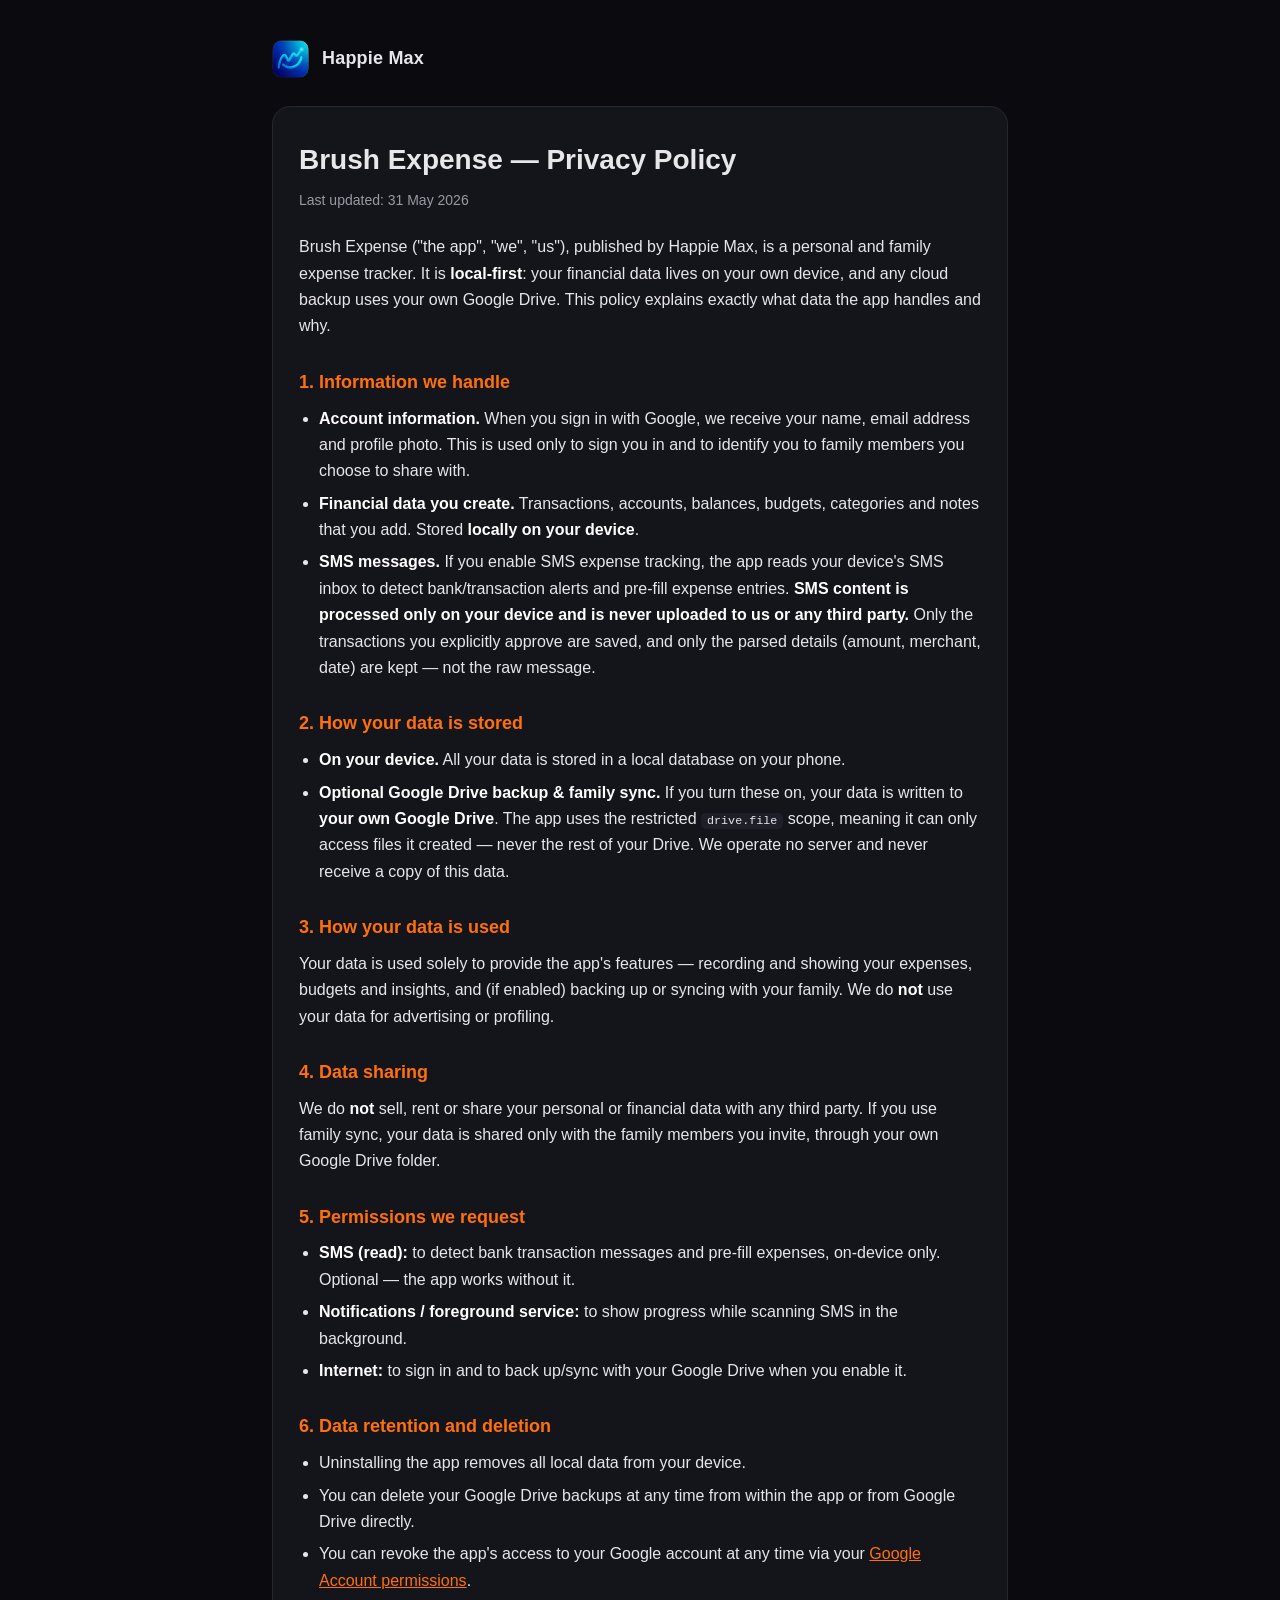
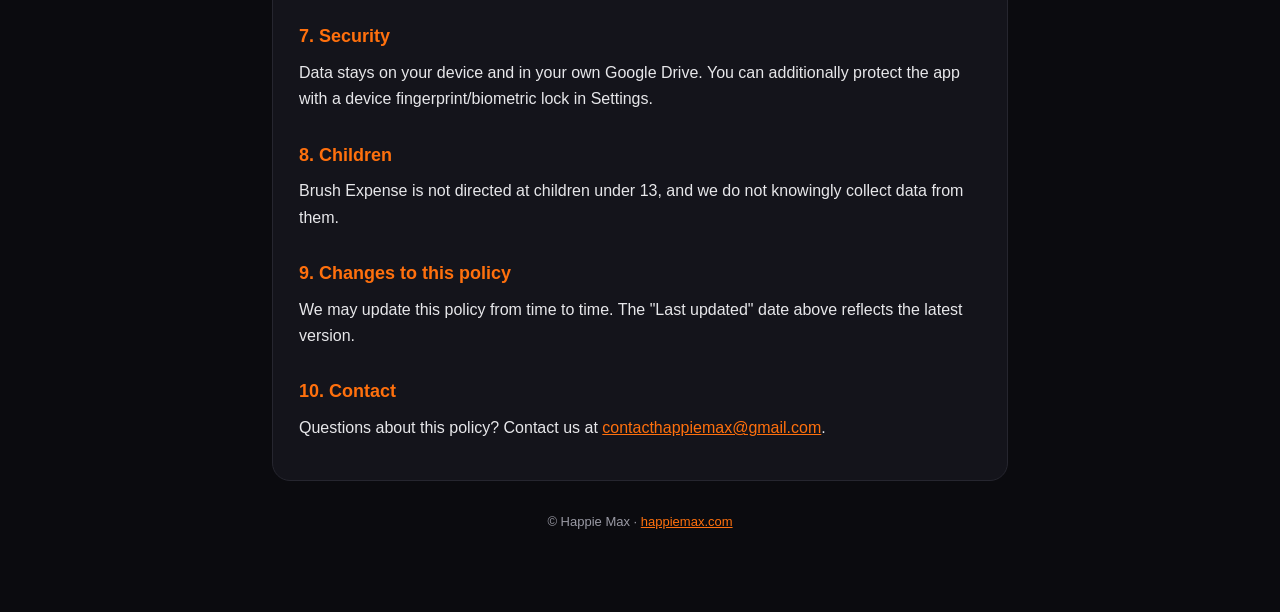
==== brush-expense/privacy.html @ 6cfb83f3 "Add Brush Expense privacy policy page Hosted at https://happiemax.com/brush-expense/privacy.html for" ====
<!DOCTYPE html>
<html lang="en">
<head>
  <meta charset="utf-8">
  <meta name="viewport" content="width=device-width, initial-scale=1">
  <title>Brush Expense — Privacy Policy | Happie Max</title>
  <meta name="description" content="Privacy policy for the Brush Expense app by Happie Max.">
  <link rel="icon" type="image/png" href="/logo-icon.png">
  <style>
    :root {
      --accent: #FF700D;
      --bg: #0b0b0f;
      --card: #14141b;
      --text: #e7e7ea;
      --muted: #9a9aa4;
      --line: #26262f;
    }
    * { box-sizing: border-box; }
    body {
      margin: 0;
      font-family: "Plus Jakarta Sans", -apple-system, BlinkMacSystemFont, "Segoe UI", Roboto, Helvetica, Arial, sans-serif;
      background: var(--bg);
      color: var(--text);
      line-height: 1.65;
    }
    .wrap { max-width: 780px; margin: 0 auto; padding: 40px 22px 80px; }
    header { display: flex; align-items: center; gap: 12px; margin-bottom: 28px; }
    header img { width: 38px; height: 38px; border-radius: 10px; object-fit: cover; display: block; }
    header .brand { font-weight: 700; font-size: 18px; letter-spacing: .2px; }
    .card {
      background: var(--card);
      border: 1px solid var(--line);
      border-radius: 18px;
      padding: 30px 26px;
    }
    h1 { font-size: 28px; margin: 0 0 6px; }
    .updated { color: var(--muted); font-size: 14px; margin: 0 0 22px; }
    h2 { font-size: 18px; margin: 28px 0 8px; color: var(--accent); }
    p { margin: 8px 0; }
    ul { padding-left: 20px; margin: 8px 0; }
    li { margin: 6px 0; }
    a { color: var(--accent); }
    code { background: #1f1f29; padding: 1px 6px; border-radius: 5px; font-size: 90%; }
    footer { color: var(--muted); font-size: 13px; margin-top: 30px; text-align: center; }
    strong { color: #fff; }
  </style>
</head>
<body>
  <div class="wrap">
    <header>
      <img src="/logo-icon.png" alt="Happie Max">
      <span class="brand">Happie Max</span>
    </header>

    <div class="card">
      <h1>Brush Expense — Privacy Policy</h1>
      <p class="updated">Last updated: 31 May 2026</p>

      <p>
        Brush Expense ("the app", "we", "us"), published by Happie Max, is a
        personal and family expense tracker. It is <strong>local-first</strong>:
        your financial data lives on your own device, and any cloud backup uses
        your own Google Drive. This policy explains exactly what data the app
        handles and why.
      </p>

      <h2>1. Information we handle</h2>
      <ul>
        <li><strong>Account information.</strong> When you sign in with Google,
          we receive your name, email address and profile photo. This is used
          only to sign you in and to identify you to family members you choose
          to share with.</li>
        <li><strong>Financial data you create.</strong> Transactions, accounts,
          balances, budgets, categories and notes that you add. Stored
          <strong>locally on your device</strong>.</li>
        <li><strong>SMS messages.</strong> If you enable SMS expense tracking,
          the app reads your device's SMS inbox to detect bank/transaction
          alerts and pre-fill expense entries. <strong>SMS content is processed
          only on your device and is never uploaded to us or any third
          party.</strong> Only the transactions you explicitly approve are
          saved, and only the parsed details (amount, merchant, date) are kept —
          not the raw message.</li>
      </ul>

      <h2>2. How your data is stored</h2>
      <ul>
        <li><strong>On your device.</strong> All your data is stored in a local
          database on your phone.</li>
        <li><strong>Optional Google Drive backup &amp; family sync.</strong> If
          you turn these on, your data is written to <strong>your own Google
          Drive</strong>. The app uses the restricted <code>drive.file</code>
          scope, meaning it can only access files it created — never the rest of
          your Drive. We operate no server and never receive a copy of this
          data.</li>
      </ul>

      <h2>3. How your data is used</h2>
      <p>
        Your data is used solely to provide the app's features — recording and
        showing your expenses, budgets and insights, and (if enabled) backing up
        or syncing with your family. We do <strong>not</strong> use your data
        for advertising or profiling.
      </p>

      <h2>4. Data sharing</h2>
      <p>
        We do <strong>not</strong> sell, rent or share your personal or
        financial data with any third party. If you use family sync, your data
        is shared only with the family members you invite, through your own
        Google Drive folder.
      </p>

      <h2>5. Permissions we request</h2>
      <ul>
        <li><strong>SMS (read):</strong> to detect bank transaction messages and
          pre-fill expenses, on-device only. Optional — the app works without
          it.</li>
        <li><strong>Notifications / foreground service:</strong> to show
          progress while scanning SMS in the background.</li>
        <li><strong>Internet:</strong> to sign in and to back up/sync with your
          Google Drive when you enable it.</li>
      </ul>

      <h2>6. Data retention and deletion</h2>
      <ul>
        <li>Uninstalling the app removes all local data from your device.</li>
        <li>You can delete your Google Drive backups at any time from within the
          app or from Google Drive directly.</li>
        <li>You can revoke the app's access to your Google account at any time
          via your <a href="https://myaccount.google.com/permissions">Google
          Account permissions</a>.</li>
      </ul>

      <h2>7. Security</h2>
      <p>
        Data stays on your device and in your own Google Drive. You can
        additionally protect the app with a device fingerprint/biometric lock in
        Settings.
      </p>

      <h2>8. Children</h2>
      <p>
        Brush Expense is not directed at children under 13, and we do not
        knowingly collect data from them.
      </p>

      <h2>9. Changes to this policy</h2>
      <p>
        We may update this policy from time to time. The "Last updated" date
        above reflects the latest version.
      </p>

      <h2>10. Contact</h2>
      <p>
        Questions about this policy? Contact us at
        <a href="mailto:contacthappiemax@gmail.com">contacthappiemax@gmail.com</a>.
      </p>
    </div>

    <footer>© Happie Max · <a href="/">happiemax.com</a></footer>
  </div>
</body>
</html>
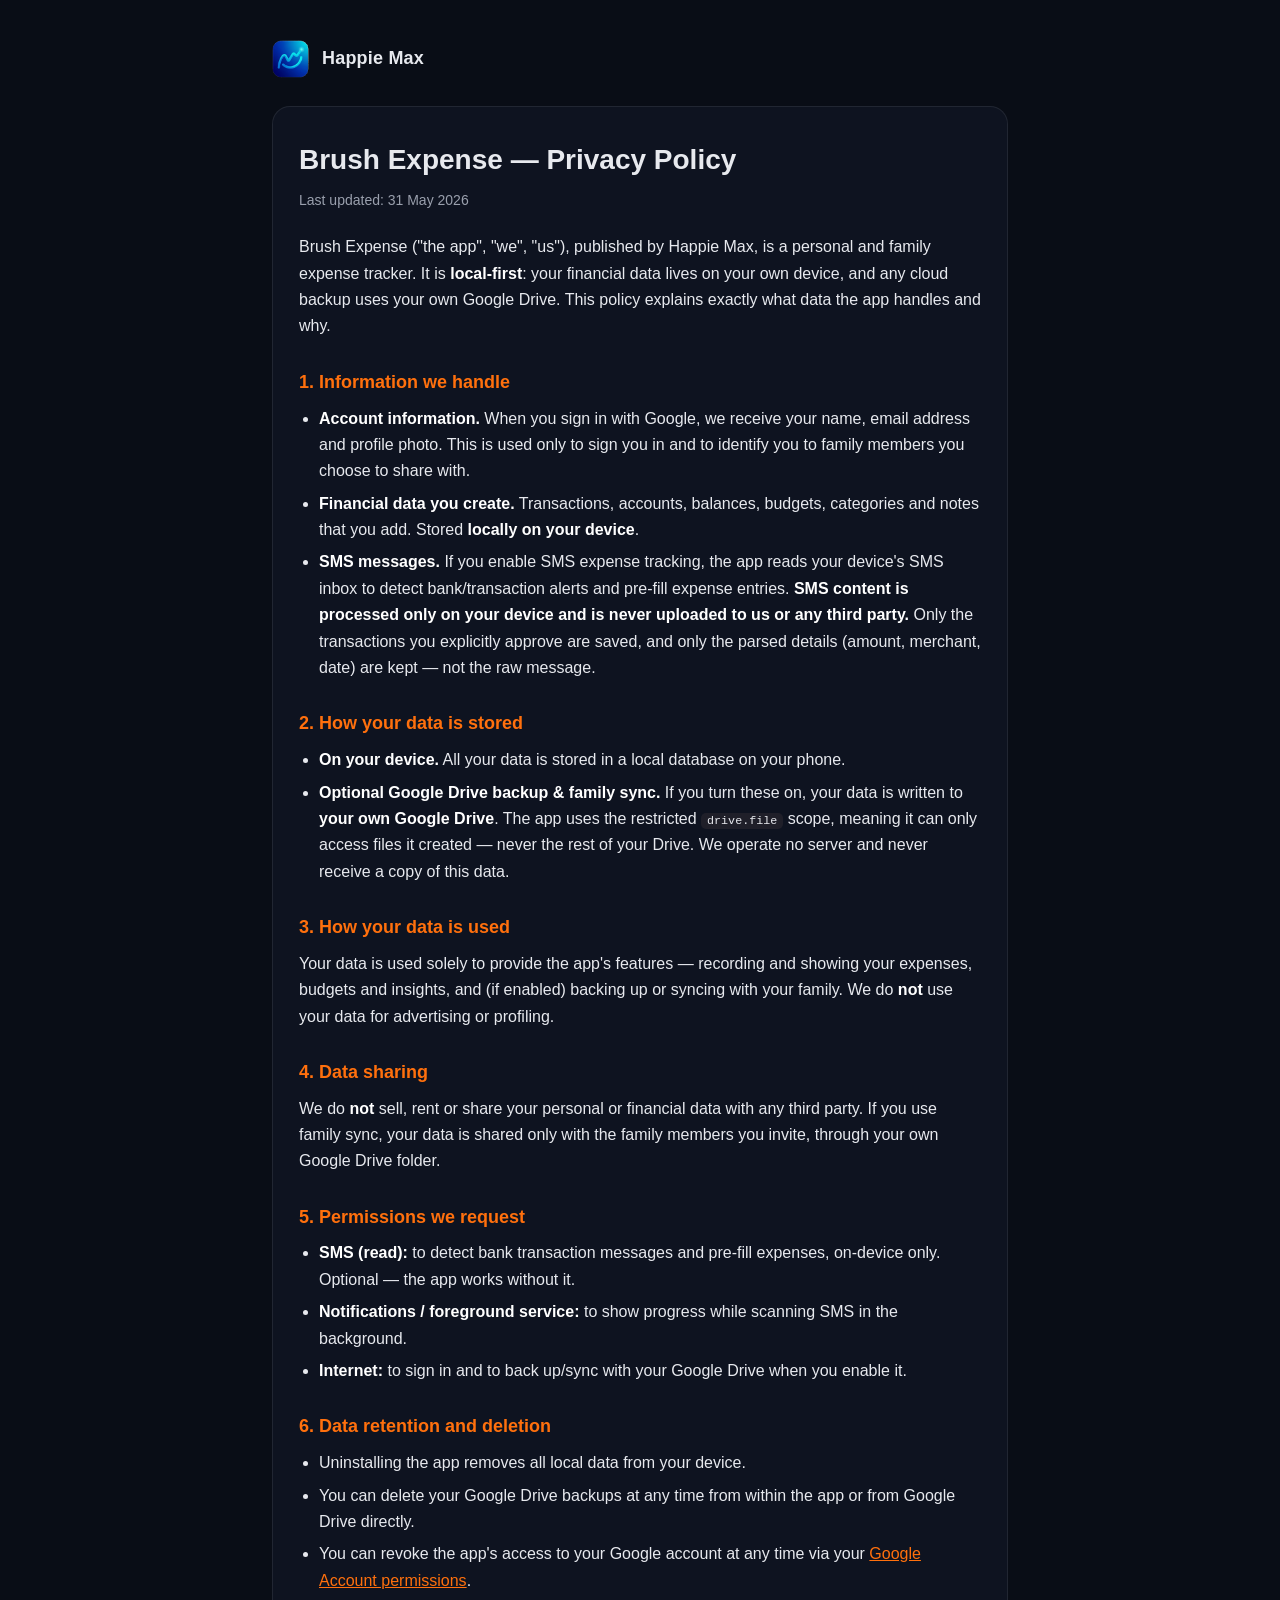
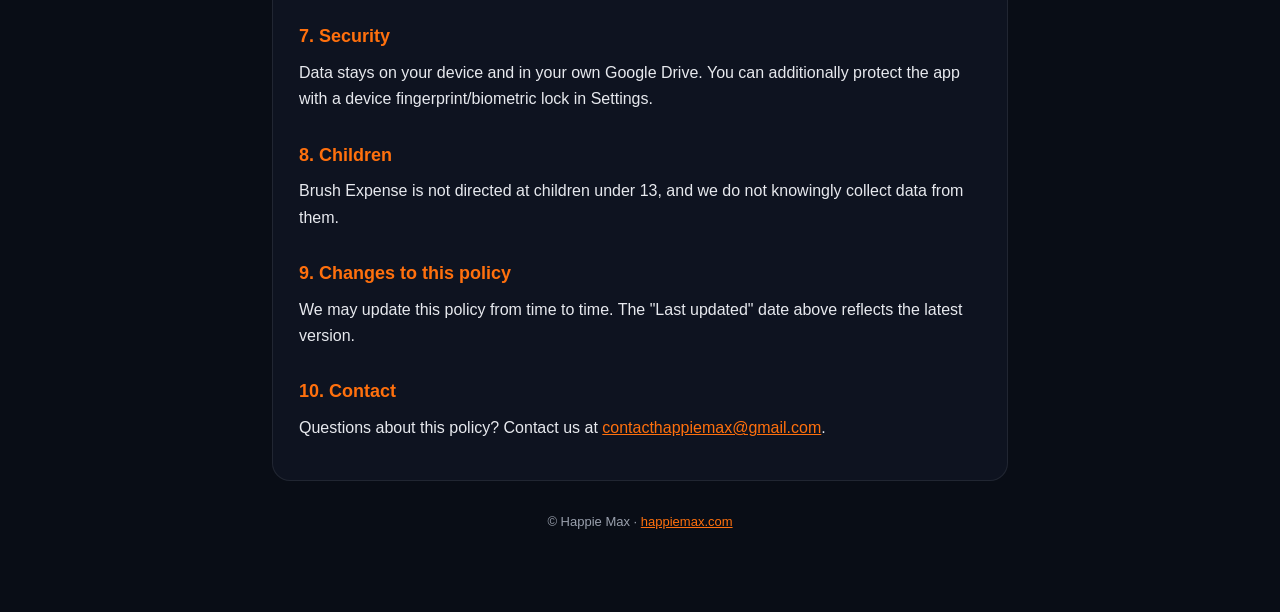
==== commit 13550d53: "Match privacy page to happiemax.com dark theme Co-Authored-By: Claude Opus 4.8 (1M context) <noreply" ====
--- a/brush-expense/privacy.html
+++ b/brush-expense/privacy.html
@@ -8,12 +8,12 @@
   <link rel="icon" type="image/png" href="/logo-icon.png">
   <style>
     :root {
-      --accent: #FF700D;
-      --bg: #0b0b0f;
-      --card: #14141b;
-      --text: #e7e7ea;
-      --muted: #9a9aa4;
-      --line: #26262f;
+      --accent: #FF700D;            /* Brush Expense brand accent */
+      --bg: #090D16;                /* matches happiemax.com --hm-bg */
+      --card: #0E1320;              /* matches happiemax.com --hm-surface */
+      --text: #e7e9ee;
+      --muted: #9aa0ad;
+      --line: rgba(255,255,255,0.08);
     }
     * { box-sizing: border-box; }
     body {
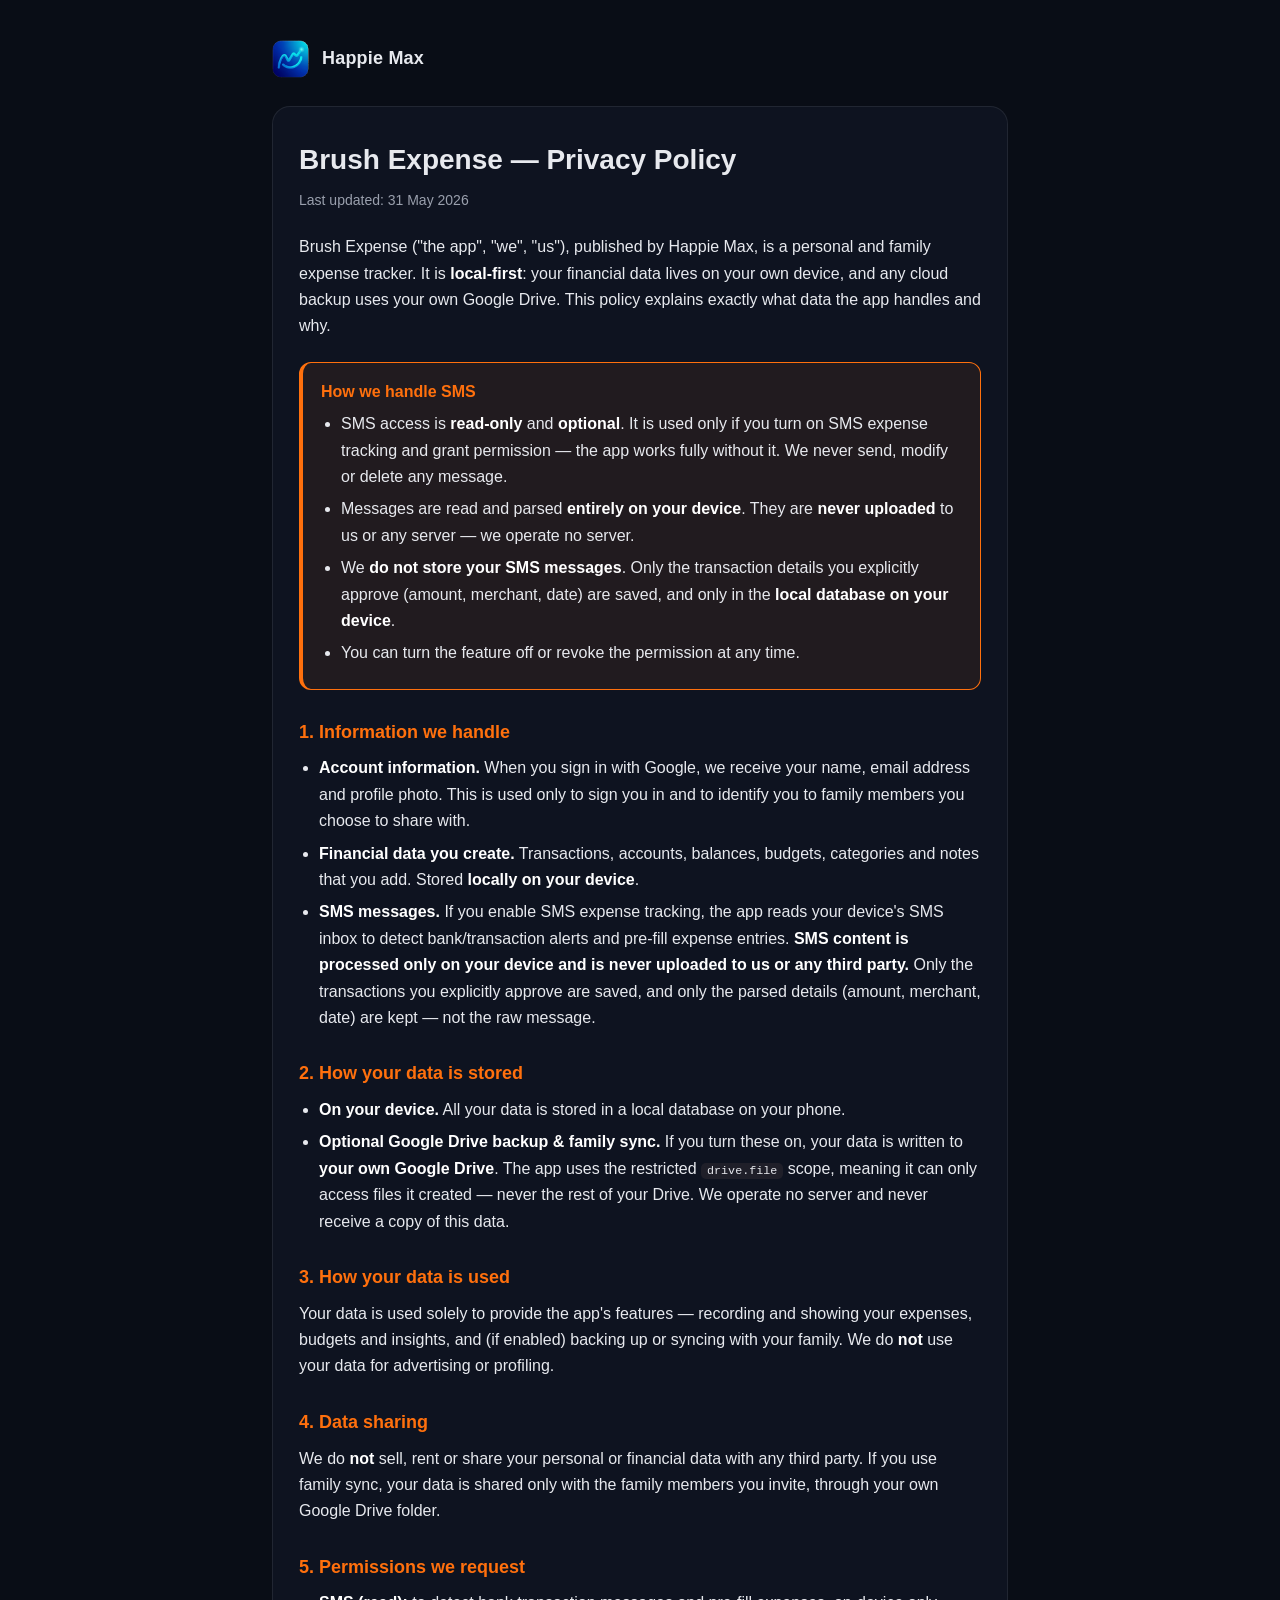
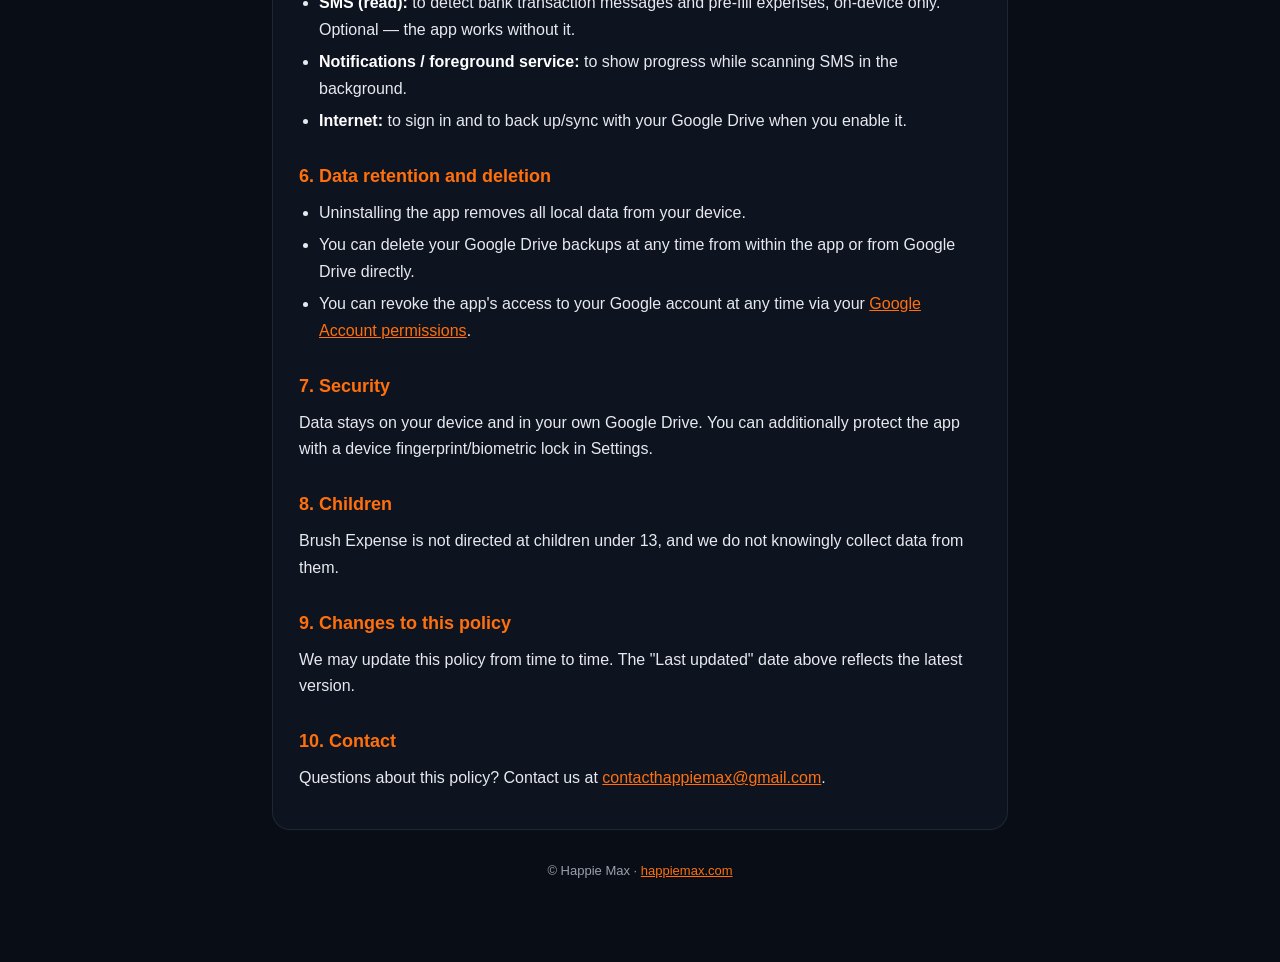
==== commit 43cbffed: "Emphasise SMS handling in Brush Expense privacy policy Read-only, opt-in, on-device only; SMS never " ====
--- a/brush-expense/privacy.html
+++ b/brush-expense/privacy.html
@@ -43,6 +43,16 @@
     code { background: #1f1f29; padding: 1px 6px; border-radius: 5px; font-size: 90%; }
     footer { color: var(--muted); font-size: 13px; margin-top: 30px; text-align: center; }
     strong { color: #fff; }
+    .callout {
+      border: 1px solid var(--accent);
+      border-left-width: 4px;
+      background: rgba(255,112,13,0.08);
+      border-radius: 12px;
+      padding: 16px 18px;
+      margin: 22px 0 8px;
+    }
+    .callout .title { font-weight: 700; color: var(--accent); margin-bottom: 6px; display: block; }
+    .callout ul { margin: 6px 0 0; }
   </style>
 </head>
 <body>
@@ -63,6 +73,25 @@
         your own Google Drive. This policy explains exactly what data the app
         handles and why.
       </p>
+
+      <div class="callout">
+        <span class="title">How we handle SMS</span>
+        <ul>
+          <li>SMS access is <strong>read-only</strong> and <strong>optional</strong>.
+            It is used only if you turn on SMS expense tracking and grant
+            permission — the app works fully without it. We never send, modify
+            or delete any message.</li>
+          <li>Messages are read and parsed <strong>entirely on your
+            device</strong>. They are <strong>never uploaded</strong> to us or
+            any server — we operate no server.</li>
+          <li>We <strong>do not store your SMS messages</strong>. Only the
+            transaction details you explicitly approve (amount, merchant, date)
+            are saved, and only in the <strong>local database on your
+            device</strong>.</li>
+          <li>You can turn the feature off or revoke the permission at any
+            time.</li>
+        </ul>
+      </div>
 
       <h2>1. Information we handle</h2>
       <ul>
